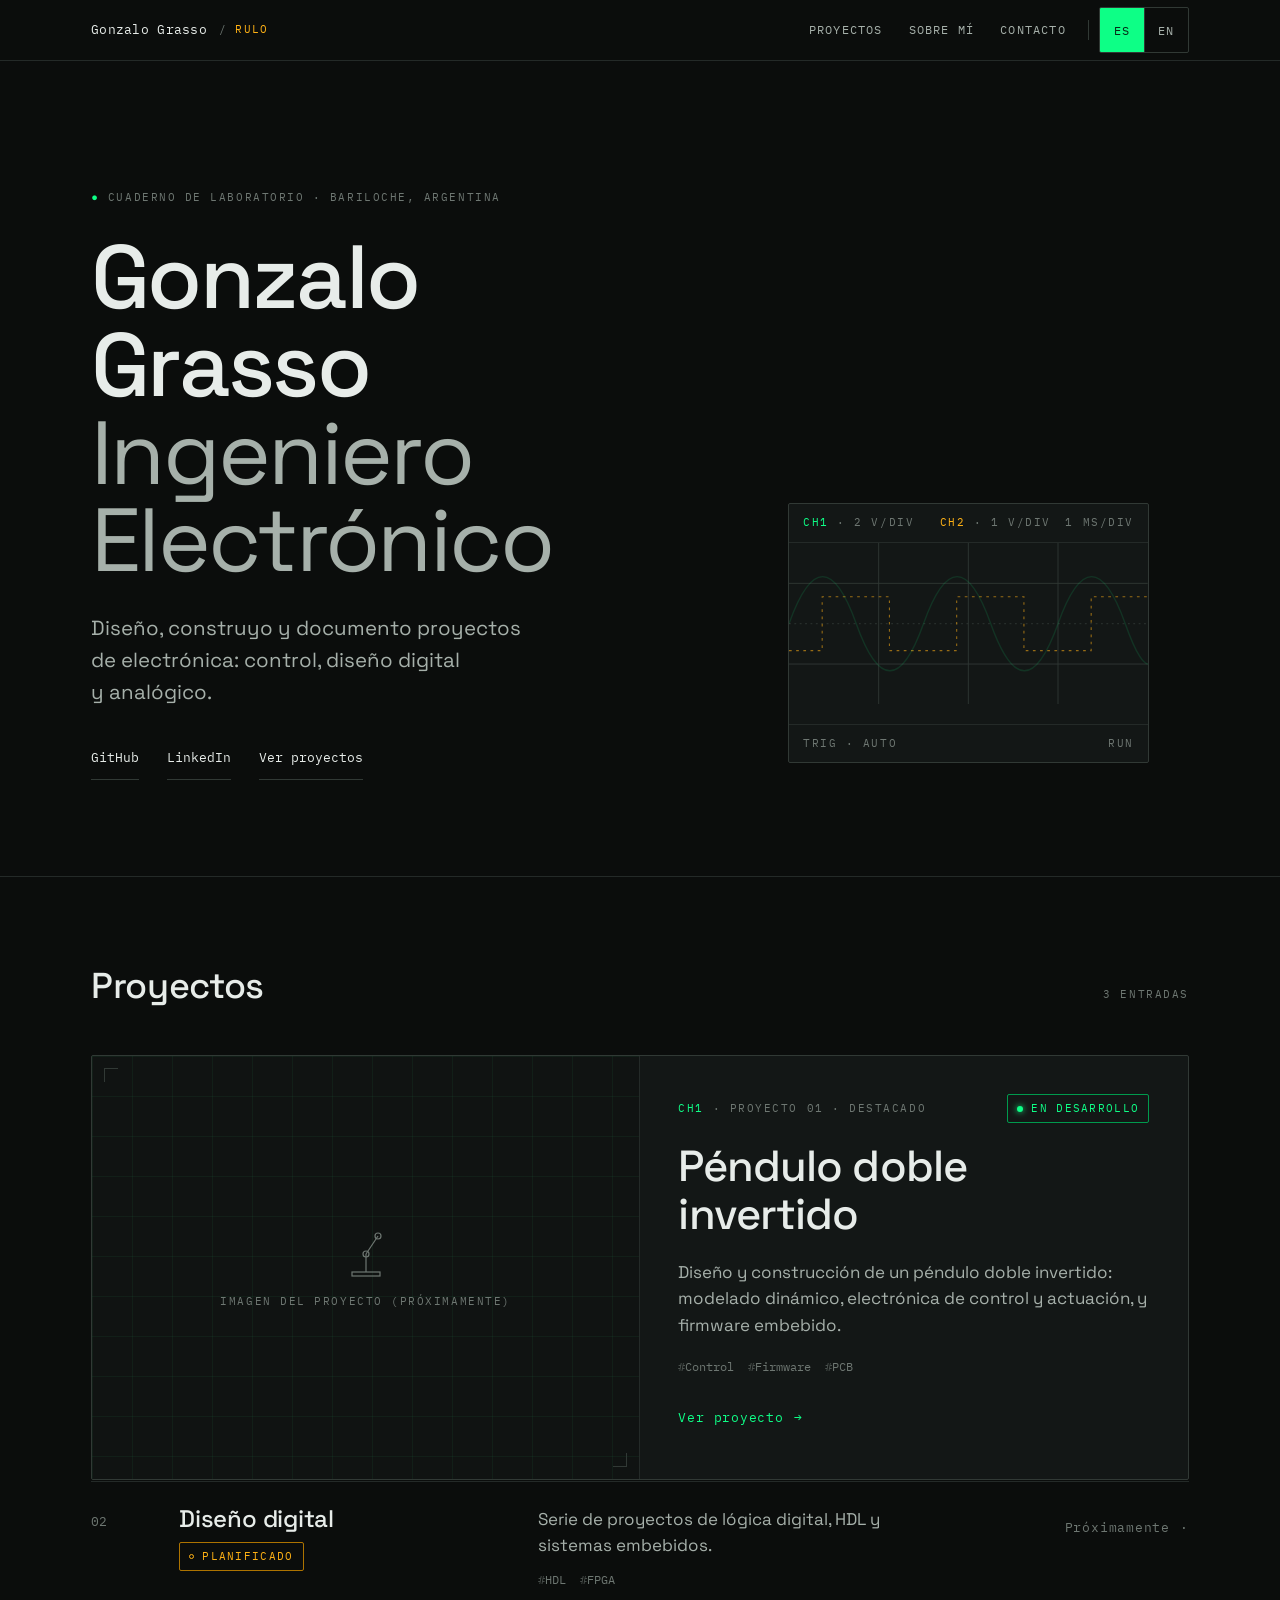
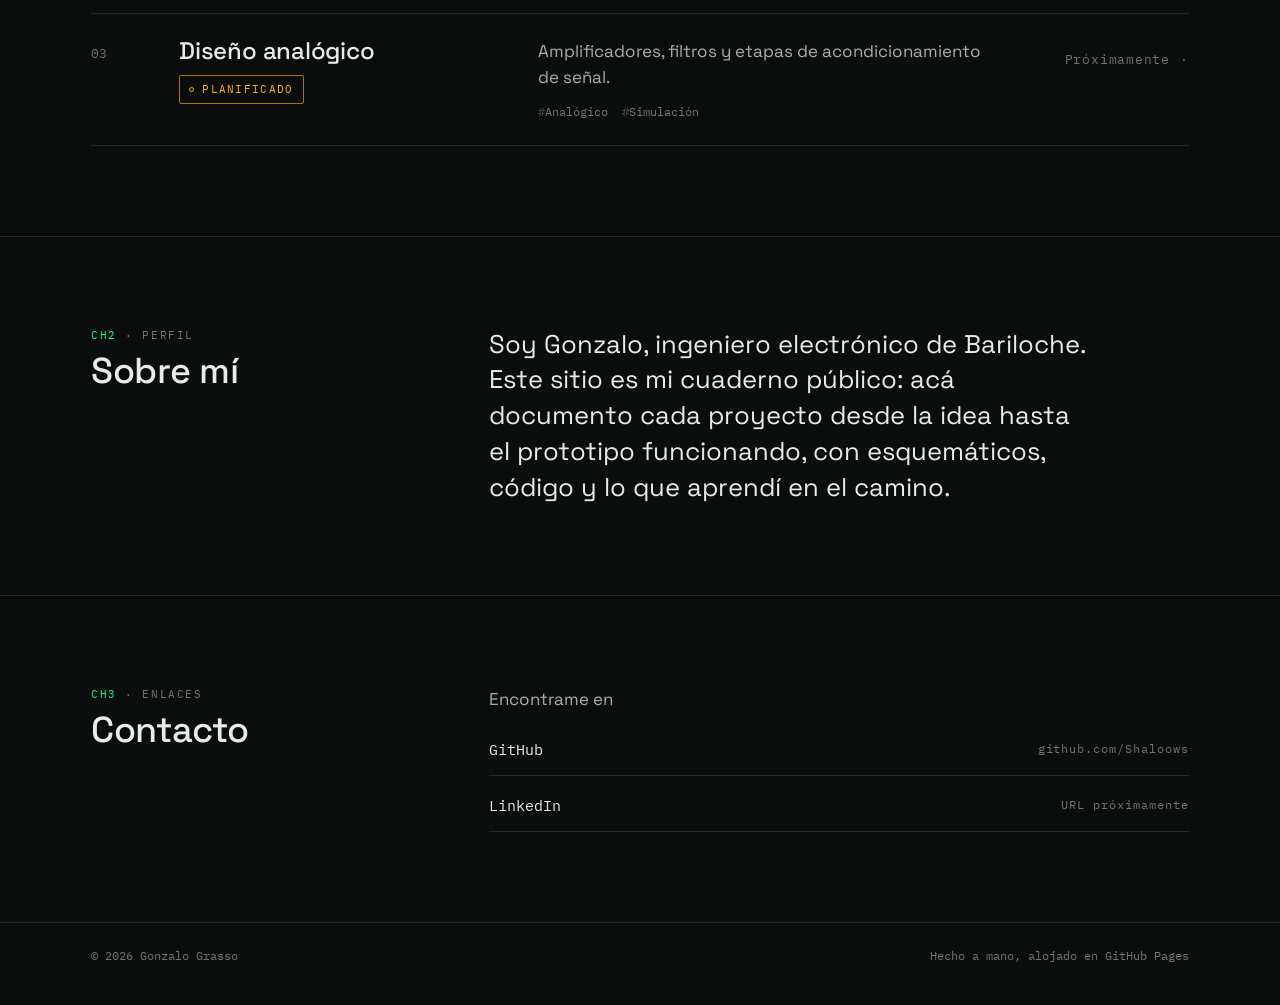
==== index.html @ 12ed893d "Portfolio inicial: home bilingüe ES/EN + página del péndulo doble invertido" ====
<!DOCTYPE html>
<html lang="es">
<head>
<meta charset="utf-8">
<meta name="viewport" content="width=device-width, initial-scale=1">
<title data-i18n="meta.title">Gonzalo Grasso — Ingeniero Electrónico</title>
<meta name="description" data-i18n-content="meta.desc" content="Portfolio de Gonzalo Grasso, ingeniero electrónico de Bariloche, Argentina.">
<link rel="preconnect" href="https://fonts.googleapis.com">
<link rel="preconnect" href="https://fonts.gstatic.com" crossorigin>
<link href="https://fonts.googleapis.com/css2?family=IBM+Plex+Mono:wght@400;500&family=Space+Grotesk:wght@400;500;700&display=swap" rel="stylesheet">
<link rel="stylesheet" href="assets/css/site.css">
</head>
<body>
<a class="skip" href="#main" data-i18n="skip">Saltar al contenido</a>

<header class="site-header">
  <div class="wrap">
    <a class="brand" href="#top" aria-label="Gonzalo Grasso">
      <span class="name">Gonzalo Grasso</span>
      <span class="nick">Rulo</span>
    </a>
    <nav aria-label="Principal" data-i18n-aria="nav.label">
      <ul>
        <li><a href="#proyectos" data-i18n="nav.projects">Proyectos</a></li>
        <li><a href="#sobre-mi" data-i18n="nav.about">Sobre mí</a></li>
        <li><a href="#contacto" data-i18n="nav.contact">Contacto</a></li>
        <li class="sep" aria-hidden="true"></li>
        <li>
          <div class="lang" role="group" aria-label="Idioma" data-i18n-aria="lang.label">
            <button type="button" data-lang="es" aria-pressed="true" lang="es">ES</button>
            <button type="button" data-lang="en" aria-pressed="false" lang="en">EN</button>
          </div>
        </li>
      </ul>
    </nav>
  </div>
</header>

<main id="main">
  <section class="hero" id="top" aria-labelledby="hero-title">
    <div class="wrap">
      <div class="hero-copy">
        <p class="lbl"><span class="on">●</span> <span data-i18n="hero.label">Cuaderno de laboratorio</span> · Bariloche, Argentina</p>
        <h1 id="hero-title">Gonzalo Grasso<span class="role" data-i18n="hero.role">Ingeniero Electrónico</span></h1>
        <p class="lede" data-i18n="hero.lede">Diseño, construyo y documento proyectos de electrónica: control, diseño digital y analógico.</p>
        <p class="meta">
          <a href="https://github.com/Shaloows" rel="me noopener" target="_blank">GitHub</a>
          <a href="#" rel="me">LinkedIn</a>
          <a href="#proyectos" data-i18n="hero.cta">Ver proyectos</a>
        </p>
      </div>

      <figure class="scope" aria-hidden="true">
        <div class="scope-head">
          <span class="lbl"><span class="on">CH1</span> · 2 V/div &nbsp; <span class="warm">CH2</span> · 1 V/div</span>
          <span class="lbl">1 ms/div</span>
        </div>
        <svg viewBox="0 0 400 180" preserveAspectRatio="none">
          <g class="gline">
            <line x1="0" y1="45" x2="400" y2="45"/>
            <line x1="0" y1="135" x2="400" y2="135"/>
            <line x1="100" y1="0" x2="100" y2="180"/>
            <line x1="200" y1="0" x2="200" y2="180"/>
            <line x1="300" y1="0" x2="300" y2="180"/>
          </g>
          <line class="gline axis" x1="0" y1="90" x2="400" y2="90"/>
          <path class="trace-2" d="M0 120 L 37 120 L 37 60 L 112 60 L 112 120 L 187 120 L 187 60 L 262 60 L 262 120 L 337 120 L 337 60 L 400 60"/>
          <path class="trace-ghost" d="M0 90 C 25 20, 50 20, 75 90 S 125 160, 150 90 S 200 20, 225 90 S 275 160, 300 90 S 350 20, 375 90 S 410 140, 420 90"/>
          <path class="trace" d="M0 90 C 25 20, 50 20, 75 90 S 125 160, 150 90 S 200 20, 225 90 S 275 160, 300 90 S 350 20, 375 90 S 410 140, 420 90"/>
        </svg>
        <div class="scope-foot">
          <span class="lbl">Trig · Auto</span>
          <span class="lbl">Run</span>
        </div>
      </figure>
    </div>
  </section>

  <section class="section projects" id="proyectos" aria-labelledby="projects-title">
    <div class="wrap">
      <div class="section-head">
        <h2 id="projects-title" data-i18n="projects.title">Proyectos</h2>
        <span class="lbl" data-i18n="projects.count">3 entradas</span>
      </div>

      <article class="featured" aria-labelledby="p1-title">
        <div class="ph" role="img" aria-label="Imagen del proyecto (próximamente)" data-i18n-aria="ph">
          <div class="corner"></div>
          <div class="ph-txt">
            <svg viewBox="0 0 56 56" aria-hidden="true">
              <line x1="28" y1="48" x2="28" y2="30"/>
              <line x1="28" y1="30" x2="40" y2="12"/>
              <circle cx="28" cy="30" r="3"/>
              <circle cx="40" cy="12" r="3"/>
              <rect x="14" y="48" width="28" height="4"/>
            </svg>
            <span class="lbl" data-i18n="ph">Imagen del proyecto (próximamente)</span>
          </div>
        </div>
        <div class="featured-body">
          <div class="readout">
            <span class="lbl"><span class="on">CH1</span> · <span data-i18n="projects.ch">Proyecto</span> 01 · <span data-i18n="projects.featured">Destacado</span></span>
            <span class="status on" data-i18n="p1.status">En desarrollo</span>
          </div>
          <h3 id="p1-title" data-i18n="p1.name">Péndulo doble invertido</h3>
          <p class="desc" data-i18n="p1.desc">Diseño y construcción de un péndulo doble invertido: modelado dinámico, electrónica de control y actuación, y firmware embebido.</p>
          <ul class="tags" aria-label="Tags">
            <li>Control</li><li>Firmware</li><li>PCB</li>
          </ul>
          <a class="go" href="projects/pendulo-doble-invertido/index.html" data-i18n="projects.view">Ver proyecto</a>
        </div>
      </article>

      <ul class="index">
        <li>
          <article class="row" aria-labelledby="p2-title">
            <span class="num">02</span>
            <div class="title">
              <h3 id="p2-title" data-i18n="p2.name">Diseño digital</h3>
              <span class="status planned" data-i18n="p2.status">Planificado</span>
            </div>
            <div class="desc">
              <p data-i18n="p2.desc">Serie de proyectos de lógica digital, HDL y sistemas embebidos.</p>
              <ul class="tags" aria-label="Tags"><li>HDL</li><li>FPGA</li></ul>
            </div>
            <a class="go off link" href="#" aria-disabled="true" data-i18n="projects.soon">Próximamente</a>
          </article>
        </li>
        <li>
          <article class="row" aria-labelledby="p3-title">
            <span class="num">03</span>
            <div class="title">
              <h3 id="p3-title" data-i18n="p3.name">Diseño analógico</h3>
              <span class="status planned" data-i18n="p3.status">Planificado</span>
            </div>
            <div class="desc">
              <p data-i18n="p3.desc">Amplificadores, filtros y etapas de acondicionamiento de señal.</p>
              <ul class="tags" aria-label="Tags"><li data-i18n="p3.tag1">Analógico</li><li data-i18n="p3.tag2">Simulación</li></ul>
            </div>
            <a class="go off link" href="#" aria-disabled="true" data-i18n="projects.soon">Próximamente</a>
          </article>
        </li>
      </ul>
    </div>
  </section>

  <section class="section about" id="sobre-mi" aria-labelledby="about-title">
    <div class="wrap">
      <div>
        <p class="lbl"><span class="on">CH2</span> · <span data-i18n="about.label">Perfil</span></p>
        <h2 id="about-title" data-i18n="about.title">Sobre mí</h2>
      </div>
      <p class="bio" data-i18n="about.text">Soy Gonzalo, ingeniero electrónico de Bariloche. Este sitio es mi cuaderno público: acá documento cada proyecto desde la idea hasta el prototipo funcionando, con esquemáticos, código y lo que aprendí en el camino.</p>
    </div>
  </section>

  <section class="section contact" id="contacto" aria-labelledby="contact-title">
    <div class="wrap">
      <div>
        <p class="lbl"><span class="on">CH3</span> · <span data-i18n="contact.label">Enlaces</span></p>
        <h2 id="contact-title" data-i18n="contact.title">Contacto</h2>
      </div>
      <div class="links">
        <p data-i18n="contact.find">Encontrame en</p>
        <a href="https://github.com/Shaloows" rel="me noopener" target="_blank"><span>GitHub</span><span>github.com/Shaloows</span></a>
        <a href="#" rel="me"><span>LinkedIn</span><span data-i18n="contact.soon">URL próximamente</span></a>
      </div>
    </div>
  </section>
</main>

<footer class="site-footer">
  <div class="wrap">
    <span>© 2026 Gonzalo Grasso</span>
    <span data-i18n="footer.made">Hecho a mano, alojado en GitHub Pages</span>
  </div>
</footer>

<script>
window.I18N = {
  es: {
    "meta.title": "Gonzalo Grasso — Ingeniero Electrónico",
    "meta.desc": "Portfolio de Gonzalo Grasso, ingeniero electrónico de Bariloche, Argentina.",
    "skip": "Saltar al contenido",
    "nav.label": "Principal",
    "lang.label": "Idioma",
    "nav.projects": "Proyectos",
    "nav.about": "Sobre mí",
    "nav.contact": "Contacto",
    "hero.label": "Cuaderno de laboratorio",
    "hero.role": "Ingeniero Electrónico",
    "hero.lede": "Diseño, construyo y documento proyectos de electrónica: control, diseño digital y analógico.",
    "hero.cta": "Ver proyectos",
    "projects.title": "Proyectos",
    "projects.count": "3 entradas",
    "projects.ch": "Proyecto",
    "projects.featured": "Destacado",
    "projects.view": "Ver proyecto",
    "projects.soon": "Próximamente",
    "ph": "Imagen del proyecto (próximamente)",
    "p1.name": "Péndulo doble invertido",
    "p1.status": "En desarrollo",
    "p1.desc": "Diseño y construcción de un péndulo doble invertido: modelado dinámico, electrónica de control y actuación, y firmware embebido.",
    "p2.name": "Diseño digital",
    "p2.status": "Planificado",
    "p2.desc": "Serie de proyectos de lógica digital, HDL y sistemas embebidos.",
    "p3.name": "Diseño analógico",
    "p3.status": "Planificado",
    "p3.desc": "Amplificadores, filtros y etapas de acondicionamiento de señal.",
    "p3.tag1": "Analógico",
    "p3.tag2": "Simulación",
    "about.label": "Perfil",
    "about.title": "Sobre mí",
    "about.text": "Soy Gonzalo, ingeniero electrónico de Bariloche. Este sitio es mi cuaderno público: acá documento cada proyecto desde la idea hasta el prototipo funcionando, con esquemáticos, código y lo que aprendí en el camino.",
    "contact.label": "Enlaces",
    "contact.title": "Contacto",
    "contact.find": "Encontrame en",
    "contact.soon": "URL próximamente",
    "footer.made": "Hecho a mano, alojado en GitHub Pages"
  },
  en: {
    "meta.title": "Gonzalo Grasso — Electronic Engineer",
    "meta.desc": "Portfolio of Gonzalo Grasso, electronic engineer from Bariloche, Argentina.",
    "skip": "Skip to content",
    "nav.label": "Main",
    "lang.label": "Language",
    "nav.projects": "Projects",
    "nav.about": "About",
    "nav.contact": "Contact",
    "hero.label": "Lab notebook",
    "hero.role": "Electronic Engineer",
    "hero.lede": "I design, build and document electronics projects: control systems, digital and analog design.",
    "hero.cta": "View projects",
    "projects.title": "Projects",
    "projects.count": "3 entries",
    "projects.ch": "Project",
    "projects.featured": "Featured",
    "projects.view": "View project",
    "projects.soon": "Coming soon",
    "ph": "Project image (coming soon)",
    "p1.name": "Double inverted pendulum",
    "p1.status": "In progress",
    "p1.desc": "Design and build of a double inverted pendulum: dynamic modelling, control and drive electronics, and embedded firmware.",
    "p2.name": "Digital design",
    "p2.status": "Planned",
    "p2.desc": "A series of digital logic, HDL and embedded systems projects.",
    "p3.name": "Analog design",
    "p3.status": "Planned",
    "p3.desc": "Amplifiers, filters and signal-conditioning stages.",
    "p3.tag1": "Analog",
    "p3.tag2": "Simulation",
    "about.label": "Profile",
    "about.title": "About",
    "about.text": "I am Gonzalo, an electronic engineer from Bariloche. This site is my public notebook: here I document each project from idea to working prototype, with schematics, code and what I learned along the way.",
    "contact.label": "Links",
    "contact.title": "Contact",
    "contact.find": "Find me on",
    "contact.soon": "URL coming soon",
    "footer.made": "Hand-built, hosted on GitHub Pages"
  }
};
</script>
<script src="assets/js/i18n.js"></script>
</body>
</html>
---- assets/css/site.css ----
/* ============================================================
   Gonzalo Grasso — portfolio
   Estilo: laboratorio / osciloscopio. Fondo plano, sin grilla
   detrás del texto. Dos acentos con significado:
     --accent   (verde)  = activo / en desarrollo / listo
     --accent-2 (ámbar)  = planificado / pendiente
   ============================================================ */

:root {
  --bg: #0b0d0c;
  --bg-2: #101312;
  --panel: #131716;
  --ink: #e7ece9;
  --ink-2: #a6b0aa;
  --ink-3: #6e7772;
  --rule: #242a28;
  --rule-2: #313935;

  --accent: #39ff8a;
  --accent-dim: #1f9c55;
  --accent-ink: #062b16;

  --accent-2: #ffb547;
  --accent-2-dim: #b57a22;
  --accent-2-ink: #2b1a03;

  --grid: rgba(57, 255, 138, 0.05);

  --mono: "IBM Plex Mono", ui-monospace, "Cascadia Mono", Consolas, monospace;
  --sans: "Space Grotesk", "Helvetica Neue", Arial, sans-serif;
  --maxw: 1200px;
  --gutter: clamp(20px, 4vw, 56px);
  --radius: 2px;
  --dur: 180ms;
}
@supports (color: oklch(0% 0 0)) {
  :root {
    --accent: oklch(88% 0.23 152);
    --accent-dim: oklch(60% 0.16 152);
    --accent-2: oklch(82% 0.17 75);
    --accent-2-dim: oklch(60% 0.13 75);
  }
}

/* ---------- base ---------- */
*, *::before, *::after { box-sizing: border-box; }
html { scroll-behavior: smooth; -webkit-text-size-adjust: 100%; }
@media (prefers-reduced-motion: reduce) { html { scroll-behavior: auto; } }
body {
  margin: 0;
  font-family: var(--sans);
  font-size: 17px;
  line-height: 1.55;
  color: var(--ink);
  background: var(--bg);           /* fondo plano */
  text-wrap: pretty;
}
h1, h2, h3, h4 { margin: 0; font-weight: 500; line-height: 1.1; letter-spacing: -0.01em; text-wrap: balance; }
p { margin: 0; }
a { color: inherit; }
::selection { background: var(--accent); color: var(--accent-ink); }
:focus-visible { outline: 2px solid var(--accent); outline-offset: 3px; }

.wrap { max-width: var(--maxw); margin-inline: auto; padding-inline: var(--gutter); }

/* etiqueta mono tipo lectura de instrumento */
.lbl {
  font-family: var(--mono);
  font-size: 11px;
  letter-spacing: 0.14em;
  text-transform: uppercase;
  color: var(--ink-3);
}
.lbl .on { color: var(--accent); }
.lbl .warm { color: var(--accent-2); }

.skip {
  position: absolute; left: var(--gutter); top: -60px;
  background: var(--accent); color: var(--accent-ink);
  padding: 10px 14px; font-family: var(--mono); font-size: 12px; z-index: 50;
}
.skip:focus { top: 10px; }

/* ---------- header / nav ---------- */
.site-header {
  position: sticky; top: 0; z-index: 20;
  background: var(--bg);
  border-bottom: 1px solid var(--rule);
}
.site-header .wrap {
  display: flex; align-items: center; justify-content: space-between;
  gap: 16px; min-height: 60px;
}
.brand {
  display: flex; align-items: center; gap: 12px;
  text-decoration: none; font-family: var(--mono); font-size: 13px;
  min-height: 44px;
}
.brand .name { color: var(--ink); letter-spacing: 0.02em; }
.brand .nick { color: var(--accent-2); font-size: 11px; letter-spacing: 0.12em; text-transform: uppercase; }
.brand .nick::before { content: "/ "; color: var(--ink-3); }
nav ul { list-style: none; margin: 0; padding: 0; display: flex; gap: 2px; align-items: center; }
nav a {
  display: inline-flex; align-items: center; min-height: 44px; padding: 0 12px;
  font-family: var(--mono); font-size: 12px; letter-spacing: 0.1em; text-transform: uppercase;
  color: var(--ink-2); text-decoration: none;
  transition: color var(--dur);
}
nav a:hover { color: var(--accent); }
nav li.sep { width: 1px; height: 20px; background: var(--rule-2); margin: 0 8px; }

.lang { display: inline-flex; border: 1px solid var(--rule-2); border-radius: var(--radius); overflow: hidden; }
.lang button {
  appearance: none; background: transparent; border: 0; color: var(--ink-2);
  font-family: var(--mono); font-size: 12px; letter-spacing: 0.1em;
  min-height: 44px; min-width: 44px; padding: 0 12px; cursor: pointer;
  transition: background var(--dur), color var(--dur);
}
.lang button + button { border-left: 1px solid var(--rule-2); }
.lang button:hover { color: var(--ink); background: var(--bg-2); }
.lang button[aria-pressed="true"] { background: var(--accent); color: var(--accent-ink); }
.lang button:focus-visible { outline-offset: -2px; }

/* ---------- hero (home) ---------- */
.hero { padding-block: clamp(56px, 10vw, 128px) clamp(48px, 8vw, 96px); }
.hero .wrap {
  display: grid; gap: 40px;
  grid-template-columns: minmax(0, 7fr) minmax(0, 5fr);
  align-items: end;
}
.hero-copy { display: grid; gap: 28px; }
.hero h1 { font-size: clamp(42px, 7vw, 96px); font-weight: 500; letter-spacing: -0.03em; line-height: 0.98; }
.hero h1 .role { display: block; color: var(--ink-2); font-weight: 400; }
.hero .lede { max-width: 34ch; font-size: clamp(17px, 1.6vw, 21px); color: var(--ink-2); }
.hero .meta { display: flex; flex-wrap: wrap; gap: 8px 28px; }
.hero .meta a {
  display: inline-flex; align-items: center; min-height: 44px;
  font-family: var(--mono); font-size: 13px; text-decoration: none;
  color: var(--ink); border-bottom: 1px solid var(--rule-2);
  transition: color var(--dur), border-color var(--dur);
}
.hero .meta a:hover { color: var(--accent); border-color: var(--accent); }

/* panel osciloscopio — la grilla vive solo acá */
.scope {
  border: 1px solid var(--rule-2); background: var(--panel); border-radius: var(--radius);
  display: grid; grid-template-rows: auto 1fr auto; min-height: 260px;
}
.scope-head, .scope-foot {
  display: flex; justify-content: space-between; align-items: center;
  padding: 10px 14px; gap: 12px;
}
.scope-head { border-bottom: 1px solid var(--rule); }
.scope-foot { border-top: 1px solid var(--rule); }
.scope svg { display: block; width: 100%; height: auto; }
.scope .trace {
  fill: none; stroke: var(--accent); stroke-width: 1.5;
  stroke-linecap: round; stroke-linejoin: round;
  stroke-dasharray: 1200; stroke-dashoffset: 1200;
  animation: sweep 4.5s linear infinite;
  filter: drop-shadow(0 0 4px color-mix(in srgb, var(--accent) 50%, transparent));
}
.scope .trace-ghost { fill: none; stroke: var(--accent); stroke-width: 1.5; opacity: 0.12; }
.scope .trace-2 { fill: none; stroke: var(--accent-2); stroke-width: 1.2; opacity: 0.55; stroke-dasharray: 3 5; }
.scope .gline { stroke: var(--rule-2); stroke-width: 1; }
.scope .gline.axis { stroke-dasharray: 2 4; }
@keyframes sweep {
  0% { stroke-dashoffset: 1200; }
  70% { stroke-dashoffset: 0; }
  100% { stroke-dashoffset: 0; }
}
@media (prefers-reduced-motion: reduce) {
  .scope .trace { animation: none; stroke-dashoffset: 0; }
  * { transition-duration: 0.01ms !important; }
}

/* ---------- secciones ---------- */
.section { padding-block: clamp(48px, 7vw, 96px); border-top: 1px solid var(--rule); }
.section-head {
  display: flex; align-items: baseline; justify-content: space-between; gap: 16px;
  margin-bottom: clamp(28px, 4vw, 48px);
}
.section-head h2, .about h2, .contact h2 { font-size: clamp(26px, 3vw, 36px); }

/* ---------- proyectos (home) ---------- */
.featured {
  display: grid; grid-template-columns: minmax(0, 1fr) minmax(0, 1fr);
  border: 1px solid var(--rule-2); border-radius: var(--radius);
  background: var(--panel);
  transition: border-color var(--dur);
}
.featured:hover { border-color: var(--accent-dim); }

/* placeholder de imagen (grilla confinada al recuadro) */
.ph {
  position: relative; min-height: 320px;
  border-right: 1px solid var(--rule);
  background-color: var(--bg-2);
  background-image:
    linear-gradient(var(--grid) 1px, transparent 1px),
    linear-gradient(90deg, var(--grid) 1px, transparent 1px);
  background-size: 40px 40px;
  display: grid; place-items: center;
  overflow: hidden;
}
.ph img { width: 100%; height: 100%; object-fit: cover; display: block; }
.ph .corner { position: absolute; inset: 12px; pointer-events: none; }
.ph .corner::before, .ph .corner::after {
  content: ""; position: absolute; width: 14px; height: 14px;
  border-color: var(--rule-2); border-style: solid;
}
.ph .corner::before { left: 0; top: 0; border-width: 1px 0 0 1px; }
.ph .corner::after { right: 0; bottom: 0; border-width: 0 1px 1px 0; }
.ph .ph-txt { text-align: center; padding: 20px; }
.ph .ph-txt .lbl { display: block; margin-top: 6px; }
.ph svg { width: 56px; height: 56px; stroke: var(--ink-3); fill: none; stroke-width: 1.2; }

.featured-body { padding: clamp(24px, 3vw, 40px); display: grid; gap: 20px; align-content: start; }
.readout { display: flex; justify-content: space-between; align-items: center; gap: 12px; flex-wrap: wrap; }
.featured h3 { font-size: clamp(28px, 3.4vw, 44px); letter-spacing: -0.02em; }
.featured .desc { color: var(--ink-2); max-width: 44ch; }

/* estado: verde = activo, ámbar = planificado/pendiente */
.status {
  display: inline-flex; align-items: center; gap: 8px;
  font-family: var(--mono); font-size: 11px; letter-spacing: 0.12em; text-transform: uppercase;
  padding: 5px 9px; border: 1px solid var(--rule-2); border-radius: var(--radius);
  color: var(--ink-2); white-space: nowrap;
}
.status::before { content: ""; width: 6px; height: 6px; border-radius: 50%; background: var(--ink-3); flex: none; }
.status.on { color: var(--accent); border-color: var(--accent-dim); }
.status.on::before { background: var(--accent); box-shadow: 0 0 6px var(--accent); }
.status.done { color: var(--accent); border-color: var(--accent-dim); }
.status.done::before { background: var(--accent); }
.status.planned { color: var(--accent-2); border-color: var(--accent-2-dim); }
.status.planned::before { background: transparent; border: 1px solid var(--accent-2); width: 5px; height: 5px; }

.tags { display: flex; flex-wrap: wrap; gap: 6px 14px; list-style: none; margin: 0; padding: 0; }
.tags li { font-family: var(--mono); font-size: 12px; color: var(--ink-3); }
.tags li::before { content: "#"; opacity: 0.6; }

.go {
  display: inline-flex; align-items: center; gap: 10px; min-height: 44px;
  font-family: var(--mono); font-size: 13px; letter-spacing: 0.06em; text-decoration: none;
  color: var(--accent); justify-self: start;
  transition: gap var(--dur), color var(--dur);
}
.go::after { content: "→"; }
.go:hover { gap: 14px; }
.go.back::before { content: "←"; }
.go.back::after { content: none; }
.go.back:hover { gap: 14px; }
.go.off { color: var(--ink-3); cursor: default; }
.go.off::after { content: "·"; }
.go.off:hover { gap: 10px; }

/* filas 02 / 03 */
.index { list-style: none; margin: 0; padding: 0; border-top: 1px solid var(--rule); margin-top: 1px; }
.row {
  display: grid; gap: 12px 24px;
  grid-template-columns: 64px minmax(0, 2fr) minmax(0, 3fr) auto;
  align-items: start;
  padding: 24px 0; border-bottom: 1px solid var(--rule);
  transition: background var(--dur);
}
.row:hover { background: color-mix(in srgb, var(--panel) 70%, transparent); }
.row .num { font-family: var(--mono); font-size: 13px; color: var(--ink-3); padding-top: 6px; }
.row .title { display: grid; gap: 10px; justify-items: start; }
.row h3 { font-size: clamp(20px, 2vw, 24px); }
.row .desc { color: var(--ink-2); display: grid; gap: 12px; }
.row .link { justify-self: end; }

/* ---------- sobre mí / contacto ---------- */
.about .wrap, .contact .wrap { display: grid; gap: 24px 48px; grid-template-columns: minmax(0, 4fr) minmax(0, 8fr); }
.about h2, .contact h2 { margin-top: 8px; }
.about .bio { font-size: clamp(19px, 2vw, 26px); line-height: 1.4; max-width: 38ch; color: var(--ink); }
.contact .links { display: grid; gap: 4px; }
.contact .links p { color: var(--ink-2); margin-bottom: 8px; }
.contact .links a {
  display: flex; align-items: center; justify-content: space-between;
  min-height: 52px; padding: 4px 0; text-decoration: none;
  font-family: var(--mono); font-size: 15px; border-bottom: 1px solid var(--rule);
  transition: color var(--dur), border-color var(--dur), padding-left var(--dur);
}
.contact .links a span:last-child { font-size: 12px; color: var(--ink-3); letter-spacing: 0.08em; }
.contact .links a:hover { color: var(--accent); border-color: var(--accent-dim); padding-left: 8px; }

.site-footer { border-top: 1px solid var(--rule); padding-block: 24px 40px; }
.site-footer .wrap {
  display: flex; flex-wrap: wrap; justify-content: space-between; gap: 8px 24px;
  font-family: var(--mono); font-size: 12px; color: var(--ink-3);
}

/* ============================================================
   Página de proyecto
   ============================================================ */
.proj-hero { padding-block: clamp(40px, 7vw, 88px) clamp(32px, 5vw, 64px); }
.proj-hero .wrap { display: grid; gap: 24px; }
.proj-hero h1 { font-size: clamp(36px, 6vw, 80px); letter-spacing: -0.03em; line-height: 1; max-width: 16ch; }
.proj-hero .lede { color: var(--ink-2); font-size: clamp(17px, 1.6vw, 21px); max-width: 60ch; }
.proj-meta {
  display: grid; grid-template-columns: repeat(auto-fit, minmax(160px, 1fr)); gap: 16px 32px;
  margin: 0; padding: 20px 0; border-block: 1px solid var(--rule);
}
.proj-meta div { display: grid; gap: 6px; }
.proj-meta dt { font-family: var(--mono); font-size: 11px; letter-spacing: 0.14em; text-transform: uppercase; color: var(--ink-3); }
.proj-meta dd { margin: 0; font-family: var(--mono); font-size: 14px; color: var(--ink); }
.proj-meta dd a { color: var(--ink); text-decoration: none; border-bottom: 1px solid var(--rule-2); }
.proj-meta dd a:hover { color: var(--accent); border-color: var(--accent); }
.proj-meta dd.muted { color: var(--ink-3); }

.proj-cover { margin-top: 8px; }
.proj-cover .ph { min-height: 300px; border: 1px solid var(--rule-2); border-radius: var(--radius); }

/* etapas del proyecto */
.stages { display: grid; gap: 0; border-top: 1px solid var(--rule); }
.stage {
  display: grid; gap: 16px 48px;
  grid-template-columns: minmax(0, 4fr) minmax(0, 8fr);
  padding: clamp(28px, 4vw, 44px) 0;
  border-bottom: 1px solid var(--rule);
}
.stage-head { display: grid; gap: 12px; align-content: start; justify-items: start; }
.stage-head h3 { font-size: clamp(22px, 2.4vw, 30px); }
.stage-body { display: grid; gap: 16px; color: var(--ink-2); max-width: 62ch; }
.stage-body p strong { color: var(--ink); font-weight: 500; }
.stage-body ul { margin: 0; padding-left: 20px; display: grid; gap: 6px; }
.stage-body .ph { min-height: 200px; border: 1px solid var(--rule-2); border-radius: var(--radius); }
.stage-body code {
  font-family: var(--mono); font-size: 0.9em; color: var(--ink);
  background: var(--panel); padding: 1px 6px; border-radius: var(--radius); border: 1px solid var(--rule);
}
.stage-body pre {
  margin: 0; padding: 16px; overflow: auto;
  background: var(--panel); border: 1px solid var(--rule-2); border-radius: var(--radius);
  font-family: var(--mono); font-size: 13px; line-height: 1.5; color: var(--ink);
}
.stage-body pre code { background: none; border: 0; padding: 0; }
.note { font-family: var(--mono); font-size: 12px; color: var(--accent-2); letter-spacing: 0.04em; }

/* bitácora */
.log { list-style: none; margin: 0; padding: 0; border-top: 1px solid var(--rule); }
.log li {
  display: grid; grid-template-columns: 140px minmax(0, 1fr); gap: 8px 24px;
  padding: 18px 0; border-bottom: 1px solid var(--rule);
}
.log time { font-family: var(--mono); font-size: 13px; color: var(--accent); }
.log p { color: var(--ink-2); }

/* ---------- responsive ---------- */
@media (max-width: 900px) {
  .hero .wrap { grid-template-columns: 1fr; }
  .scope { min-height: 200px; }
  .about .wrap, .contact .wrap { grid-template-columns: 1fr; }
  .row { grid-template-columns: 48px minmax(0, 1fr); }
  .row .desc { grid-column: 2; }
  .row .link { grid-column: 2; justify-self: start; }
  .stage { grid-template-columns: 1fr; }
}
@media (max-width: 700px) {
  .featured { grid-template-columns: 1fr; }
  .ph { border-right: 0; border-bottom: 1px solid var(--rule); min-height: 220px; }
  nav li.sep { display: none; }
  .brand .nick { display: none; }
  nav a { padding: 0 9px; font-size: 11px; }
  .log li { grid-template-columns: 1fr; gap: 4px; }
}
@media (max-width: 480px) {
  .site-header .wrap { flex-wrap: wrap; padding-block: 6px; }
  .site-header nav { order: 3; width: 100%; }
  nav ul { justify-content: space-between; }
  nav a { padding: 0 6px; }
}
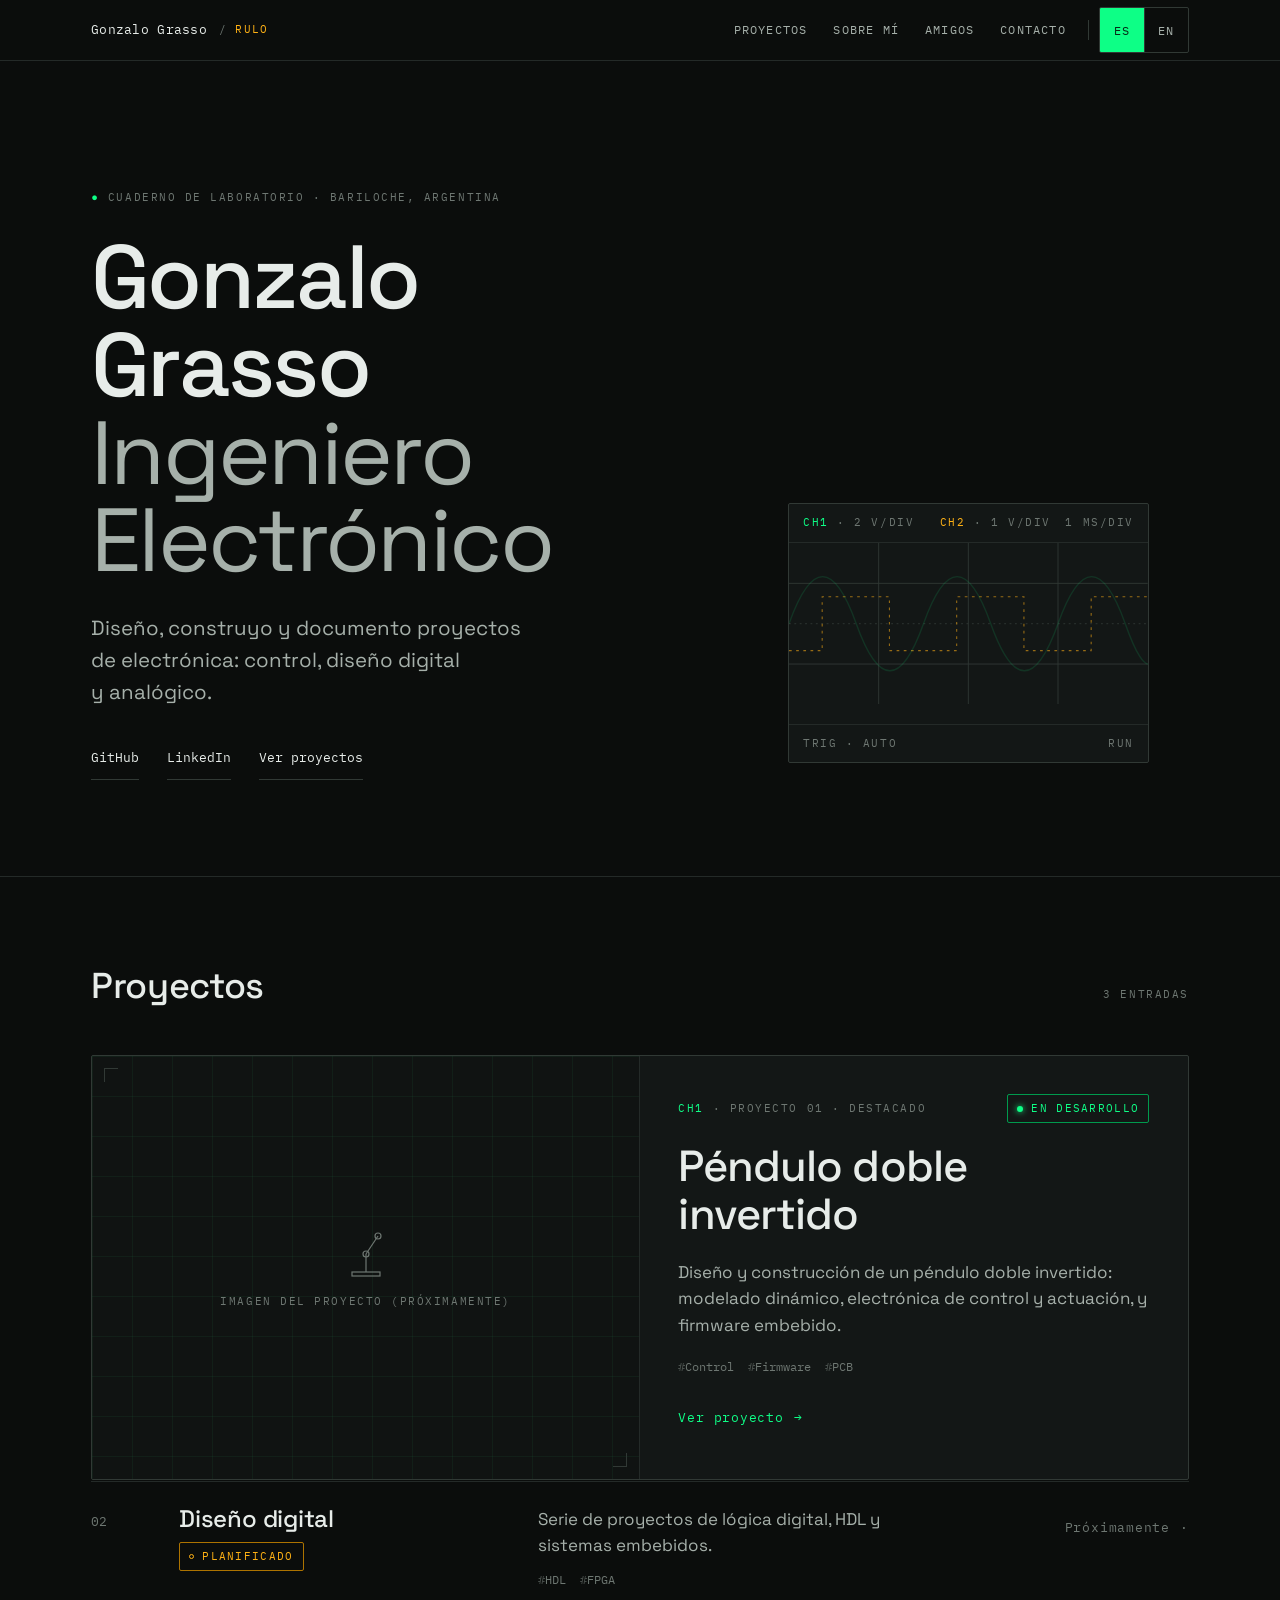
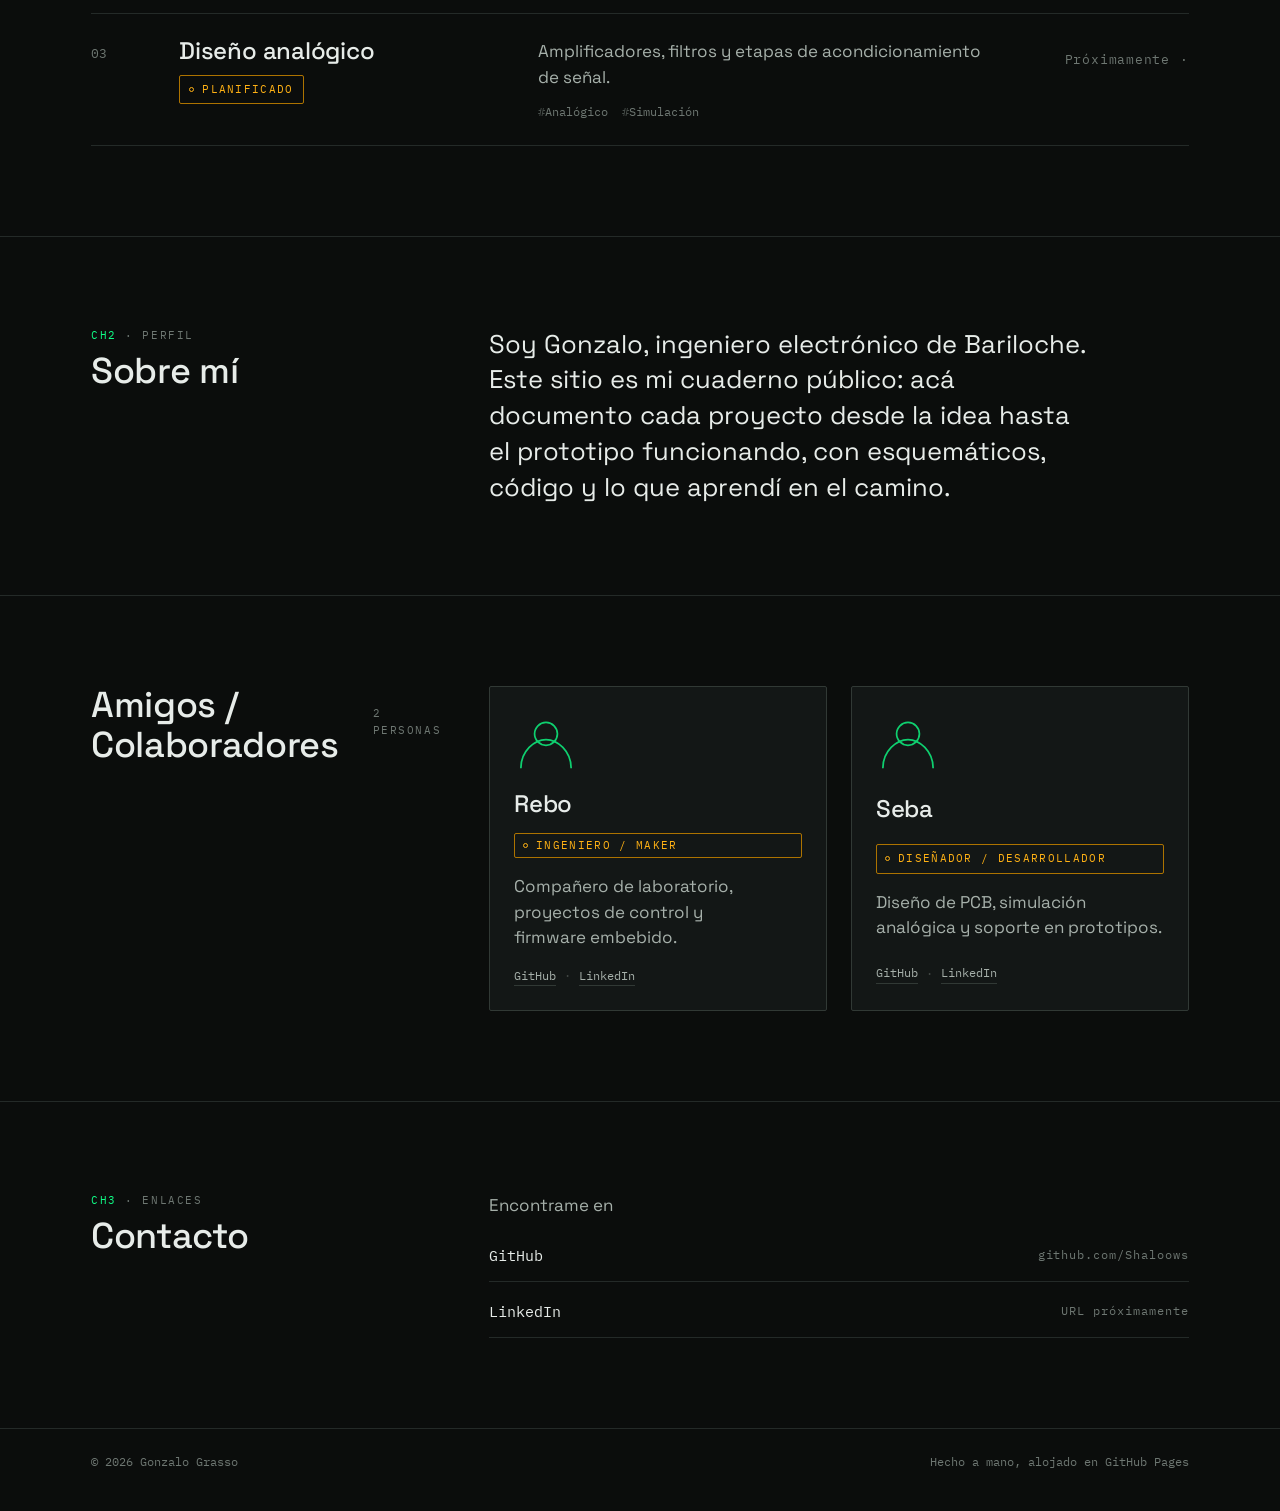
==== commit 870e7f03: "Add Amigos section: Rebo & Seba" ====
--- a/index.html
+++ b/index.html
@@ -23,6 +23,7 @@
       <ul>
         <li><a href="#proyectos" data-i18n="nav.projects">Proyectos</a></li>
         <li><a href="#sobre-mi" data-i18n="nav.about">Sobre mí</a></li>
+        <li><a href="#amigos" data-i18n="nav.friends">Amigos</a></li>
         <li><a href="#contacto" data-i18n="nav.contact">Contacto</a></li>
         <li class="sep" aria-hidden="true"></li>
         <li>
@@ -154,6 +155,52 @@
     </div>
   </section>
 
+  <!-- NUEVA SECCIÓN: AMIGOS / COLABORADORES -->
+  <section class="section friends" id="amigos" aria-labelledby="friends-title">
+    <div class="wrap">
+      <div class="section-head">
+        <h2 id="friends-title" data-i18n="friends.title">Amigos / Colaboradores</h2>
+        <span class="lbl" data-i18n="friends.count">2 personas</span>
+      </div>
+
+      <div class="friends-grid">
+        <article class="friend-card" aria-labelledby="f1-name">
+          <div class="friend-avatar" aria-hidden="true">
+            <svg viewBox="0 0 56 56" fill="none" stroke="currentColor" stroke-width="1.5">
+              <circle cx="28" cy="20" r="10"/>
+              <path d="M6 50 C6 35 18 25 28 25 S50 35 50 50"/>
+            </svg>
+          </div>
+          <h3 id="f1-name" data-i18n="f1.name">Rebo</h3>
+          <p class="friend-role" data-i18n="f1.role">Ingeniero / Maker</p>
+          <p class="friend-desc" data-i18n="f1.desc">Compañero de laboratorio, proyectos de control y firmware embebido.</p>
+          <div class="friend-links">
+            <a href="#" target="_blank" rel="me noopener" data-i18n="f1.github" aria-label="GitHub de Rebo">GitHub</a>
+            <span class="friend-sep" aria-hidden="true">·</span>
+            <a href="#" target="_blank" rel="me noopener" data-i18n="f1.linkedin" aria-label="LinkedIn de Rebo">LinkedIn</a>
+          </div>
+        </article>
+
+        <article class="friend-card" aria-labelledby="f2-name">
+          <div class="friend-avatar" aria-hidden="true">
+            <svg viewBox="0 0 56 56" fill="none" stroke="currentColor" stroke-width="1.5">
+              <circle cx="28" cy="20" r="10"/>
+              <path d="M6 50 C6 35 18 25 28 25 S50 35 50 50"/>
+            </svg>
+          </div>
+          <h3 id="f2-name" data-i18n="f2.name">Seba</h3>
+          <p class="friend-role" data-i18n="f2.role">Diseñador / Desarrollador</p>
+          <p class="friend-desc" data-i18n="f2.desc">Diseño de PCB, simulación analógica y soporte en prototipos.</p>
+          <div class="friend-links">
+            <a href="#" target="_blank" rel="me noopener" data-i18n="f2.github" aria-label="GitHub de Seba">GitHub</a>
+            <span class="friend-sep" aria-hidden="true">·</span>
+            <a href="#" target="_blank" rel="me noopener" data-i18n="f2.linkedin" aria-label="LinkedIn de Seba">LinkedIn</a>
+          </div>
+        </article>
+      </div>
+    </div>
+  </section>
+
   <section class="section contact" id="contacto" aria-labelledby="contact-title">
     <div class="wrap">
       <div>
@@ -186,6 +233,7 @@
     "lang.label": "Idioma",
     "nav.projects": "Proyectos",
     "nav.about": "Sobre mí",
+    "nav.friends": "Amigos",
     "nav.contact": "Contacto",
     "hero.label": "Cuaderno de laboratorio",
     "hero.role": "Ingeniero Electrónico",
@@ -212,6 +260,18 @@
     "about.label": "Perfil",
     "about.title": "Sobre mí",
     "about.text": "Soy Gonzalo, ingeniero electrónico de Bariloche. Este sitio es mi cuaderno público: acá documento cada proyecto desde la idea hasta el prototipo funcionando, con esquemáticos, código y lo que aprendí en el camino.",
+    "friends.title": "Amigos / Colaboradores",
+    "friends.count": "2 personas",
+    "f1.name": "Rebo",
+    "f1.role": "Ingeniero / Maker",
+    "f1.desc": "Compañero de laboratorio, proyectos de control y firmware embebido.",
+    "f1.github": "GitHub",
+    "f1.linkedin": "LinkedIn",
+    "f2.name": "Seba",
+    "f2.role": "Diseñador / Desarrollador",
+    "f2.desc": "Diseño de PCB, simulación analógica y soporte en prototipos.",
+    "f2.github": "GitHub",
+    "f2.linkedin": "LinkedIn",
     "contact.label": "Enlaces",
     "contact.title": "Contacto",
     "contact.find": "Encontrame en",
@@ -226,6 +286,7 @@
     "lang.label": "Language",
     "nav.projects": "Projects",
     "nav.about": "About",
+    "nav.friends": "Friends",
     "nav.contact": "Contact",
     "hero.label": "Lab notebook",
     "hero.role": "Electronic Engineer",
@@ -252,6 +313,18 @@
     "about.label": "Profile",
     "about.title": "About",
     "about.text": "I am Gonzalo, an electronic engineer from Bariloche. This site is my public notebook: here I document each project from idea to working prototype, with schematics, code and what I learned along the way.",
+    "friends.title": "Friends / Collaborators",
+    "friends.count": "2 people",
+    "f1.name": "Rebo",
+    "f1.role": "Engineer / Maker",
+    "f1.desc": "Lab partner, control and embedded firmware projects.",
+    "f1.github": "GitHub",
+    "f1.linkedin": "LinkedIn",
+    "f2.name": "Seba",
+    "f2.role": "Designer / Developer",
+    "f2.desc": "PCB design, analog simulation and prototype support.",
+    "f2.github": "GitHub",
+    "f2.linkedin": "LinkedIn",
     "contact.label": "Links",
     "contact.title": "Contact",
     "contact.find": "Find me on",
@@ -262,4 +335,4 @@
 </script>
 <script src="assets/js/i18n.js"></script>
 </body>
-</html>
+</html>
--- a/assets/css/site.css
+++ b/assets/css/site.css
@@ -347,6 +347,107 @@
 .log time { font-family: var(--mono); font-size: 13px; color: var(--accent); }
 .log p { color: var(--ink-2); }
 
+/* ============================================================
+   Sección Amigos / Colaboradores
+   ============================================================ */
+.friends .wrap {
+  display: grid;
+  gap: 32px 48px;
+  grid-template-columns: minmax(0, 4fr) minmax(0, 8fr);
+}
+.friends-grid {
+  display: grid;
+  gap: 24px;
+  grid-template-columns: repeat(auto-fit, minmax(280px, 1fr));
+}
+.friend-card {
+  display: grid;
+  gap: 16px;
+  padding: 24px;
+  border: 1px solid var(--rule-2);
+  border-radius: var(--radius);
+  background: var(--panel);
+  transition: border-color var(--dur), background var(--dur);
+}
+.friend-card:hover {
+  border-color: var(--accent-dim);
+  background: color-mix(in srgb, var(--panel) 85%, var(--accent) 5%);
+}
+.friend-avatar {
+  display: inline-flex;
+  width: 64px;
+  height: 64px;
+  color: var(--accent);
+  opacity: 0.8;
+}
+.friend-card h3 {
+  font-size: clamp(20px, 2vw, 24px);
+  margin: 0;
+}
+.friend-role {
+  display: inline-flex;
+  align-items: center;
+  gap: 8px;
+  font-family: var(--mono);
+  font-size: 11px;
+  letter-spacing: 0.12em;
+  text-transform: uppercase;
+  color: var(--accent-2);
+  padding: 3px 8px;
+  border: 1px solid var(--accent-2-dim);
+  border-radius: var(--radius);
+}
+.friend-role::before {
+  content: "";
+  width: 5px;
+  height: 5px;
+  border: 1px solid var(--accent-2);
+  border-radius: 50%;
+}
+.friend-desc {
+  color: var(--ink-2);
+  line-height: 1.5;
+  max-width: 44ch;
+}
+.friend-links {
+  display: inline-flex;
+  align-items: center;
+  gap: 8px;
+  font-family: var(--mono);
+  font-size: 12px;
+  color: var(--ink-3);
+}
+.friend-links a {
+  color: var(--ink-2);
+  text-decoration: none;
+  border-bottom: 1px solid var(--rule-2);
+  transition: color var(--dur), border-color var(--dur);
+}
+.friend-links a:hover {
+  color: var(--accent);
+  border-color: var(--accent);
+}
+.friend-sep {
+  color: var(--ink-3);
+  opacity: 0.5;
+}
+
+/* Responsive */
+@media (max-width: 900px) {
+  .friends .wrap {
+    grid-template-columns: 1fr;
+  }
+}
+@media (max-width: 700px) {
+  .friends-grid {
+    grid-template-columns: 1fr;
+  }
+  .friend-avatar {
+    width: 56px;
+    height: 56px;
+  }
+}
+
 /* ---------- responsive ---------- */
 @media (max-width: 900px) {
   .hero .wrap { grid-template-columns: 1fr; }
